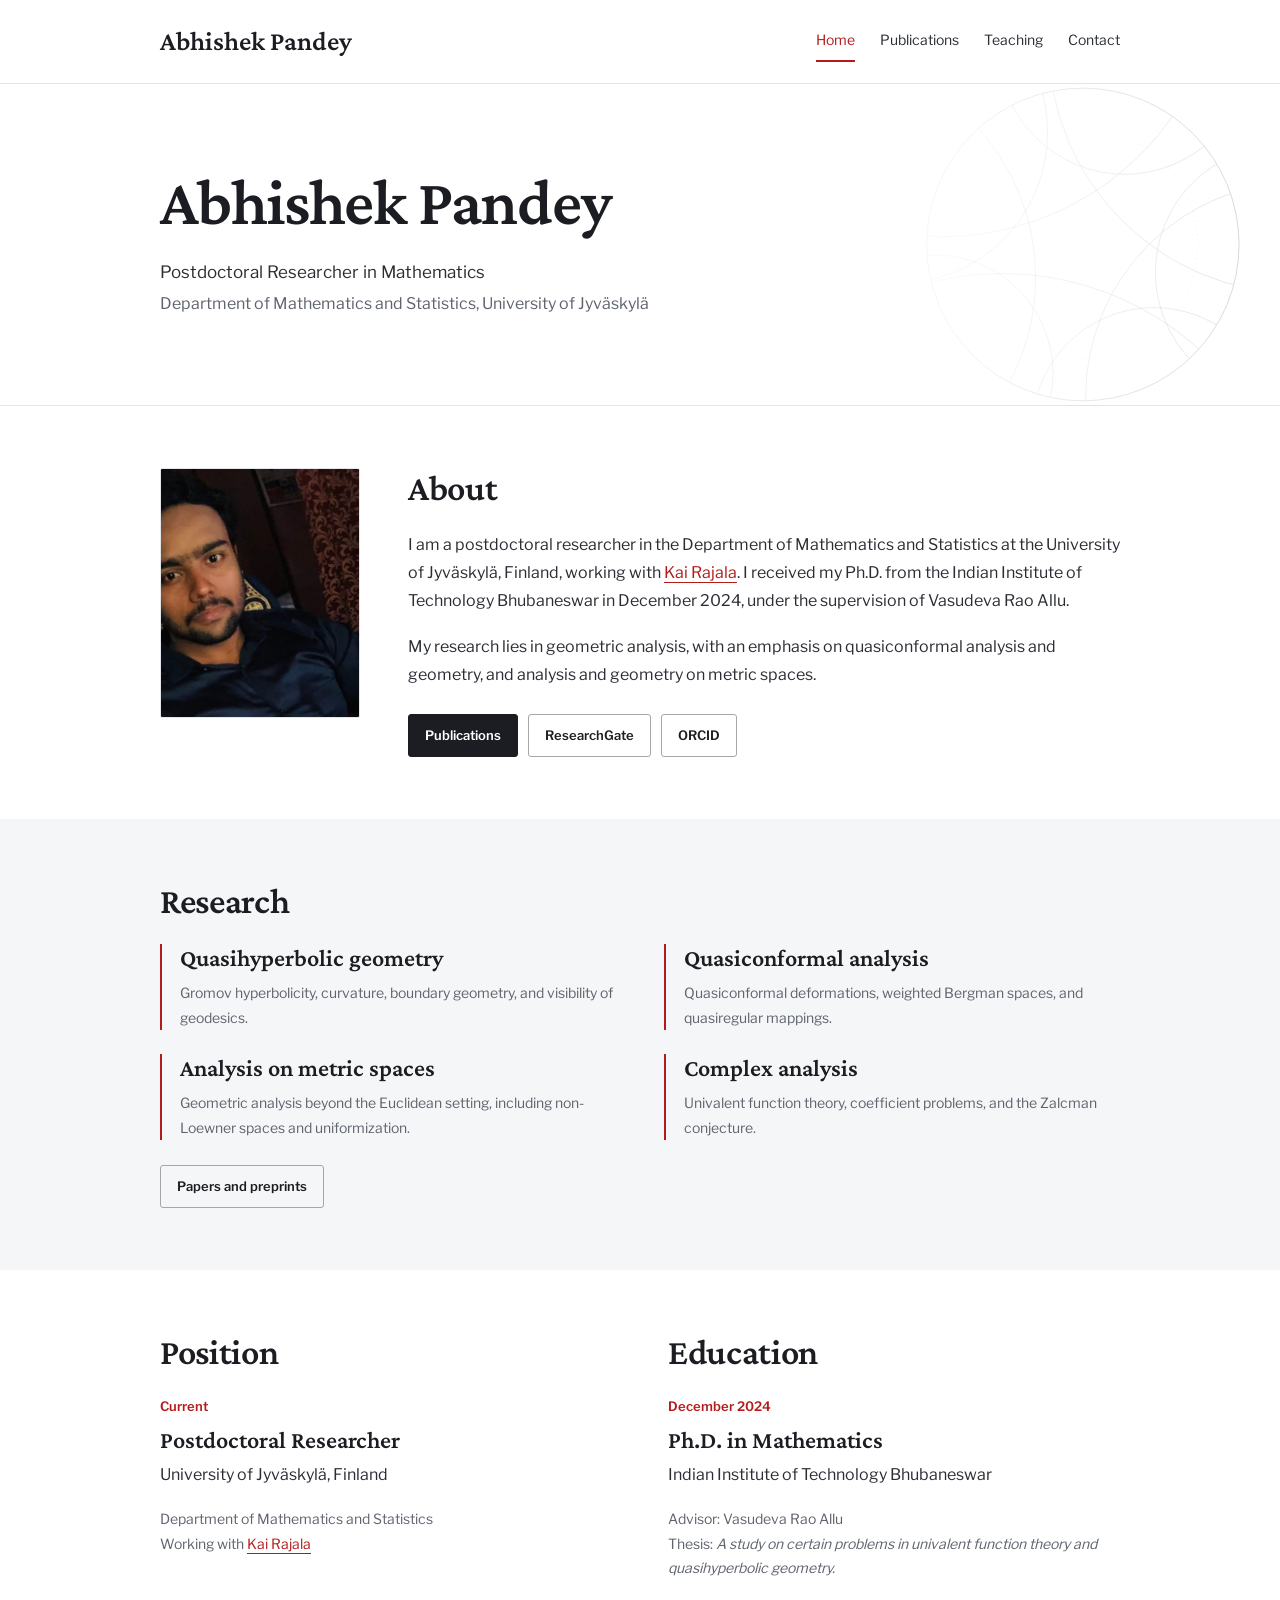
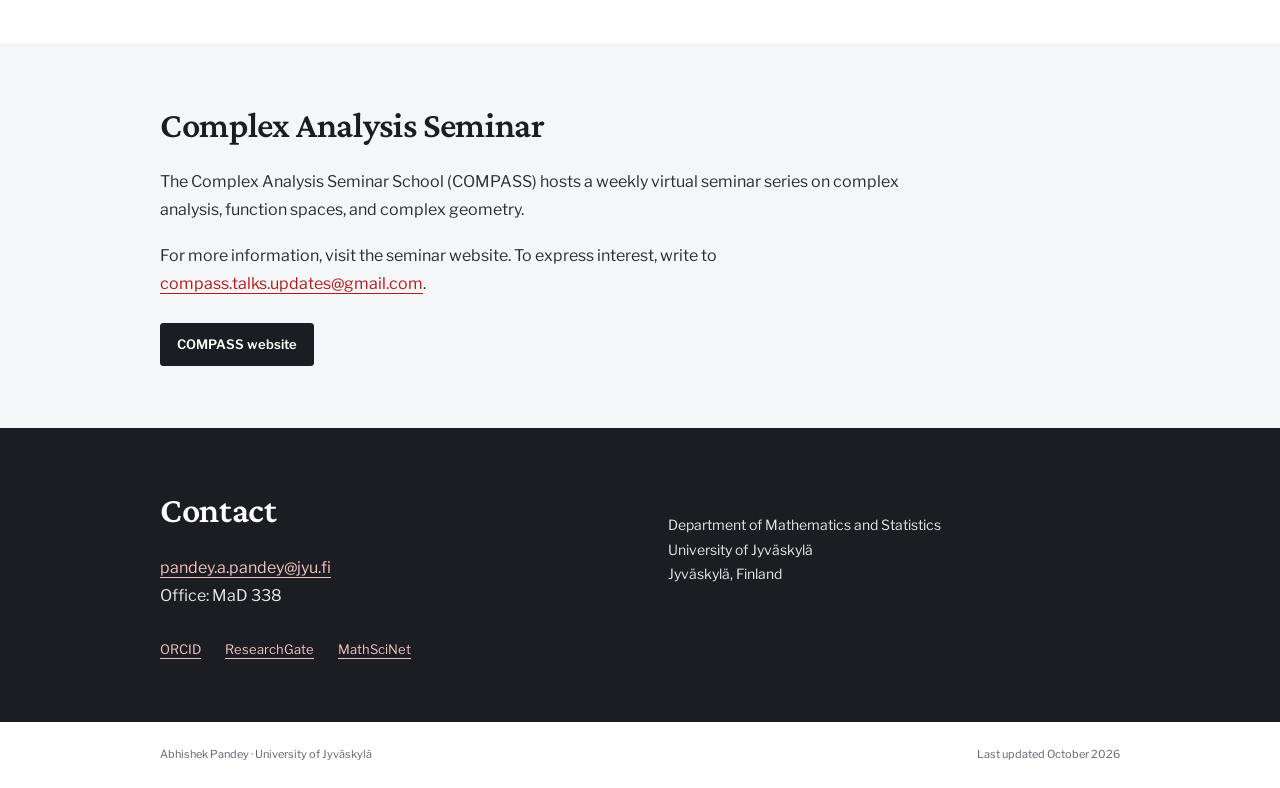
==== index.html @ 5bc91081 "Add files via upload" ====
<!doctype html>
<html lang="en"><head><meta charset="utf-8"><meta name="viewport" content="width=device-width, initial-scale=1"><title>Abhishek Pandey</title><meta name="description" content="Abhishek Pandey, postdoctoral researcher in mathematics at the University of Jyväskylä. Quasiconformal analysis, quasihyperbolic geometry, and analysis on metric spaces."><meta name="theme-color" content="#b31b1b"><link rel="icon" type="image/svg+xml" href="assets/favicon.svg"><link rel="stylesheet" href="style.css"><script type="application/ld+json">{"@context": "https://schema.org", "@type": "Person", "name": "Abhishek Pandey", "jobTitle": "Postdoctoral Researcher", "affiliation": {"@type": "Organization", "name": "University of Jyväskylä"}, "email": "pandey.a.pandey@jyu.fi", "sameAs": ["https://orcid.org/0009-0004-5698-4659", "https://www.researchgate.net/profile/Abhishek_Pandey86"]}</script></head><body><a class="skip" href="#main">Skip to content</a><header class="site-header"><div class="wrap header-inner"><a class="site-name" href="index.html">Abhishek Pandey</a><nav class="navigation" aria-label="Main navigation"><a href="index.html" aria-current="page">Home</a><a href="publications.html">Publications</a><a href="teaching.html">Teaching</a><a href="index.html#contact">Contact</a></nav></div></header><main id="main"><section class="hero" aria-label="Introduction"><div class="wrap"><h1>Abhishek Pandey</h1><p>Postdoctoral Researcher in Mathematics<br><span class="affiliation">Department of Mathematics and Statistics, University of Jyväskylä</span></p></div></section>
<section class="section" aria-labelledby="about-title"><div class="wrap about-grid"><img class="portrait" src="assets/portrait.jpg" width="200" height="250" alt="Abhishek Pandey"><div><h2 id="about-title">About</h2><p>I am a postdoctoral researcher in the Department of Mathematics and Statistics at the University of Jyväskylä, Finland, working with <a href="https://users.jyu.fi/~kirajala/">Kai Rajala</a>. I received my Ph.D. from the Indian Institute of Technology Bhubaneswar in December 2024, under the supervision of Vasudeva Rao Allu.</p><p>My research lies in geometric analysis, with an emphasis on quasiconformal analysis and geometry, and analysis and geometry on metric spaces.</p><div class="buttons"><a class="button" href="publications.html">Publications</a><a class="button outline" href="https://www.researchgate.net/profile/Abhishek_Pandey86">ResearchGate</a><a class="button outline" href="https://orcid.org/0009-0004-5698-4659">ORCID</a></div></div></div></section>
<section class="section band" aria-labelledby="research-title"><div class="wrap"><h2 id="research-title">Research</h2><ul class="research-list"><li><h3>Quasihyperbolic geometry</h3><p>Gromov hyperbolicity, curvature, boundary geometry, and visibility of geodesics.</p></li><li><h3>Quasiconformal analysis</h3><p>Quasiconformal deformations, weighted Bergman spaces, and quasiregular mappings.</p></li><li><h3>Analysis on metric spaces</h3><p>Geometric analysis beyond the Euclidean setting, including non-Loewner spaces and uniformization.</p></li><li><h3>Complex analysis</h3><p>Univalent function theory, coefficient problems, and the Zalcman conjecture.</p></li></ul><div class="buttons"><a class="button outline" href="publications.html">Papers and preprints</a></div></div></section>
<section class="section" aria-label="Position and education"><div class="wrap two-column"><div><h2>Position</h2><span class="date">Current</span><h3 class="role-title">Postdoctoral Researcher</h3><p>University of Jyväskylä, Finland</p><p class="detail muted">Department of Mathematics and Statistics<br>Working with <a href="https://users.jyu.fi/~kirajala/">Kai Rajala</a></p></div><div><h2>Education</h2><span class="date">December 2024</span><h3 class="role-title">Ph.D. in Mathematics</h3><p>Indian Institute of Technology Bhubaneswar</p><p class="detail muted">Advisor: Vasudeva Rao Allu<br>Thesis: <em>A study on certain problems in univalent function theory and quasihyperbolic geometry.</em></p></div></div></section>
<section class="section band" aria-labelledby="compass-title"><div class="wrap"><div class="seminar-copy"><h2 id="compass-title">Complex Analysis Seminar</h2><p>The Complex Analysis Seminar School (COMPASS) hosts a weekly virtual seminar series on complex analysis, function spaces, and complex geometry.</p><p>For more information, visit the seminar website. To express interest, write to <a href="mailto:compass.talks.updates@gmail.com">compass.talks.updates@gmail.com</a>.</p><div class="buttons"><a class="button" href="https://sites.google.com/view/compass-lectures/home">COMPASS website</a></div></div></div></section>
<section class="section contact" id="contact" aria-labelledby="contact-title"><div class="wrap"><div class="two-column"><div><h2 id="contact-title">Contact</h2><p><a href="mailto:pandey.a.pandey@jyu.fi">pandey.a.pandey@jyu.fi</a><br>Office: MaD 338</p></div><address>Department of Mathematics and Statistics<br>University of Jyväskylä<br>Jyväskylä, Finland</address></div><div class="profiles"><a href="https://orcid.org/0009-0004-5698-4659">ORCID</a><a href="https://www.researchgate.net/profile/Abhishek_Pandey86">ResearchGate</a><a href="https://mathscinet.ams.org/mathscinet/2006/mathscinet/search/author.html?mrauthid=1399513">MathSciNet</a></div></div></section></main><footer class="footer"><div class="wrap"><p>Abhishek Pandey · University of Jyväskylä</p><p>Last updated October 2026</p></div></footer></body></html>
---- style.css ----
@font-face{font-family:'Crimson Pro';font-style:normal;font-weight:400;font-display:swap;src:url('assets/fonts/crimson-pro-regular.ttf') format('truetype')}
@font-face{font-family:'Crimson Pro';font-style:normal;font-weight:600;font-display:swap;src:url('assets/fonts/crimson-pro-semibold.ttf') format('truetype')}
@font-face{font-family:'Libre Franklin';font-style:normal;font-weight:400;font-display:swap;src:url('assets/fonts/libre-franklin-regular.ttf') format('truetype')}
@font-face{font-family:'Libre Franklin';font-style:normal;font-weight:600;font-display:swap;src:url('assets/fonts/libre-franklin-semibold.ttf') format('truetype')}
:root{--ink:#1b1d22;--body:#2a2d33;--muted:#5e636e;--red:#b31b1b;--rule:#e4e5e8;--band:#f5f6f7;--serif:'Crimson Pro',Georgia,serif;--sans:'Libre Franklin',Arial,sans-serif}
*{box-sizing:border-box}
html{scroll-behavior:smooth;scroll-padding-top:24px}
body{margin:0;background:#fff;color:var(--body);font-family:var(--sans);font-size:16px;line-height:1.75;-webkit-font-smoothing:antialiased}
img{max-width:100%;height:auto;display:block}
a{color:var(--red);text-decoration-thickness:1px;text-underline-offset:4px}
a:hover{color:var(--ink)}
a:focus-visible{outline:2px solid var(--red);outline-offset:5px;border-radius:2px}
p{margin:0 0 18px}p:last-child{margin-bottom:0}
h1,h2,h3{color:var(--ink);font-family:var(--serif);font-weight:600;line-height:1.15;margin:0 0 22px}
h1{font-size:clamp(44px,6vw,66px);letter-spacing:-1.1px}
h2{font-size:36px;letter-spacing:-.35px}
h3{font-size:25px;margin-bottom:12px}
ul{padding-left:22px;margin:0}li+li{margin-top:9px}
.wrap{width:min(100%,1008px);margin:auto;padding-inline:24px}
.skip{position:absolute;left:12px;top:-100px;background:#fff;padding:10px 18px;z-index:10}.skip:focus{top:10px}
.site-header{border-bottom:1px solid var(--rule)}
.header-inner{min-height:79px;display:flex;justify-content:space-between;align-items:center;gap:24px;padding-block:18px}
.site-name{font-family:var(--serif);font-weight:600;font-size:27px;color:var(--ink);text-decoration:none;white-space:nowrap}
.navigation{display:flex;flex-wrap:wrap;gap:25px;align-items:center}
.navigation a{color:var(--body);text-decoration:none;font-size:14px;padding-block:7px;border-bottom:2px solid transparent}
.navigation a:hover,.navigation a[aria-current=page]{color:var(--red);border-color:var(--red)}
.hero{position:relative;isolation:isolate;border-bottom:1px solid var(--rule);overflow:hidden;background:#fff}
.hero:before{content:'';position:absolute;inset:0;z-index:-1;background:url('assets/geometry.svg') no-repeat right center;background-size:auto 115%;opacity:.75}
.hero .wrap{padding-block:80px 86px}
.hero h1{max-width:720px;margin-bottom:17px}
.hero p{font-size:17px;line-height:1.8;max-width:680px}
.hero .affiliation{color:var(--muted);font-size:16px}
.hero.small .wrap{padding-block:54px 60px}.hero.small h1{font-size:49px}
.hero.small p{color:var(--muted)}
.section{padding-block:62px}.band{background:var(--band)}
.about-grid{display:grid;grid-template-columns:200px minmax(0,1fr);gap:48px;align-items:start}
.portrait{width:200px;aspect-ratio:4/5;object-fit:cover;object-position:center 28%;border:1px solid var(--rule);border-radius:2px}
.buttons{display:flex;flex-wrap:wrap;gap:10px;margin-top:25px}
.button{display:inline-flex;justify-content:center;align-items:center;padding:9px 16px;font-size:13px;font-weight:600;color:#fff;background:var(--ink);border:1px solid var(--ink);border-radius:3px;text-decoration:none}
.button:hover{color:#fff;background:var(--red);border-color:var(--red)}
.button.outline{background:transparent;color:var(--ink);border-color:#a5a7ac}.button.outline:hover{color:var(--red);border-color:var(--red)}
.two-column{display:grid;grid-template-columns:1fr 1fr;gap:56px}
.research-list{display:grid;grid-template-columns:1fr 1fr;gap:24px 48px;list-style:none;padding:0}
.research-list li{margin:0;padding-left:18px;border-left:2px solid var(--red)}
.research-list h3{font-size:24px;margin-bottom:8px}.research-list p{font-size:14px;color:var(--muted);line-height:1.8}
.date{font-size:13px;font-weight:600;color:var(--red);display:block;margin-bottom:8px}
.muted{color:var(--muted)}
.role-title{font-size:24px;margin-bottom:8px}.detail{font-size:14px}
.seminar-copy{max-width:760px}
.contact{background:var(--ink);color:#e6e6e8}
.contact h2{color:#fff}.contact a{color:#f3c2bf}.contact a:hover{color:#fff}.contact a:focus-visible{outline-color:#fff}
.contact address{font-style:normal;font-size:14px;align-self:center}
.profiles{display:flex;gap:24px;flex-wrap:wrap;margin-top:28px;font-size:13px}
.footer{padding-block:23px;font-size:11px;color:var(--muted)}
.footer .wrap{display:flex;flex-wrap:wrap;justify-content:space-between;gap:8px}.footer p{margin:0}
.section-heading{display:flex;align-items:baseline;flex-wrap:wrap;gap:14px;margin-bottom:28px}.section-heading h2{margin:0}.count{font-size:12px;color:var(--muted)}
.paper-list{list-style:none;margin:0;padding:0;counter-reset:papers}
.paper{position:relative;padding:0 0 29px 43px;counter-increment:papers;margin:0}
.paper:last-child{padding-bottom:0}
.paper:before{content:'[' counter(papers) ']';position:absolute;left:0;top:2px;color:var(--red);font-family:var(--serif);font-size:21px}
.paper h3{font-size:26px;line-height:1.25;margin:0 0 6px;max-width:820px}
.paper h3 a{color:var(--ink);text-decoration:none}.paper h3 a:hover{color:var(--red);text-decoration:underline}
.paper .authors{color:var(--muted);font-size:14px;margin:0 0 6px}.paper .citation{font-size:14px;margin:0 0 7px}
.paper-links{display:flex;flex-wrap:wrap;gap:18px;font-size:13px}
.page-jump{display:flex;flex-wrap:wrap;gap:10px 25px;font-size:13px;margin-top:23px}
.thesis{max-width:810px}.thesis h3{font-size:29px;line-height:1.3}
.teaching-list{list-style:none;padding:0}
.teaching-list li{display:grid;grid-template-columns:150px minmax(0,1fr);gap:26px;padding:14px 0;border-bottom:1px solid var(--rule);margin:0}
.teaching-list li:first-child{padding-top:0}.teaching-list li:last-child{border:0;padding-bottom:0}
.teaching-list .date{margin:4px 0 0}.teaching-list h3{font-size:24px;margin-bottom:4px}.teaching-list p{font-size:14px;color:var(--muted)}
.prose{max-width:810px}.prose li{padding-left:5px}
[hidden]{display:none!important}
@media(min-width:1400px){.hero:before{background-position:calc(50% + 320px) center}}
@media(max-width:720px){body{font-size:15px}.wrap{padding-inline:20px}.header-inner{align-items:flex-start;flex-direction:column;gap:6px;padding-block:15px}.navigation{gap:22px;width:100%}.navigation a{font-size:13px}.site-name{font-size:27px}.hero .wrap{padding-block:51px 58px}.hero:before{opacity:.38;background-position:calc(100% + 170px) center}.hero h1{font-size:46px;letter-spacing:-.7px}.hero p{font-size:16px}.hero .affiliation{font-size:14px}.hero.small .wrap{padding-block:40px 45px}.hero.small h1{font-size:43px}.section{padding-block:43px}.about-grid{grid-template-columns:1fr;gap:28px}.portrait{width:170px}.two-column,.research-list{grid-template-columns:1fr;gap:32px}h2{font-size:33px}.paper h3{font-size:24px}.paper{padding-left:35px}.teaching-list li{grid-template-columns:1fr;gap:5px}.profiles{gap:14px 23px}.footer .wrap{display:block}.footer p+p{margin-top:5px}.contact address{font-size:14px}}
@media(prefers-reduced-motion:reduce){html{scroll-behavior:auto}}
@media print{.navigation,.buttons,.page-jump,.skip{display:none}.hero:before{display:none}.hero .wrap,.hero.small .wrap{padding-block:25px}.section{padding-block:25px}.contact{background:#fff;color:#222;border-top:1px solid #ccc}.contact h2,.contact a{color:#222}.band{background:#fff}.paper{break-inside:avoid}.footer{border-top:1px solid #ccc}}

.sr-only{position:absolute;width:1px;height:1px;padding:0;margin:-1px;overflow:hidden;clip:rect(0,0,0,0);white-space:nowrap;border:0}
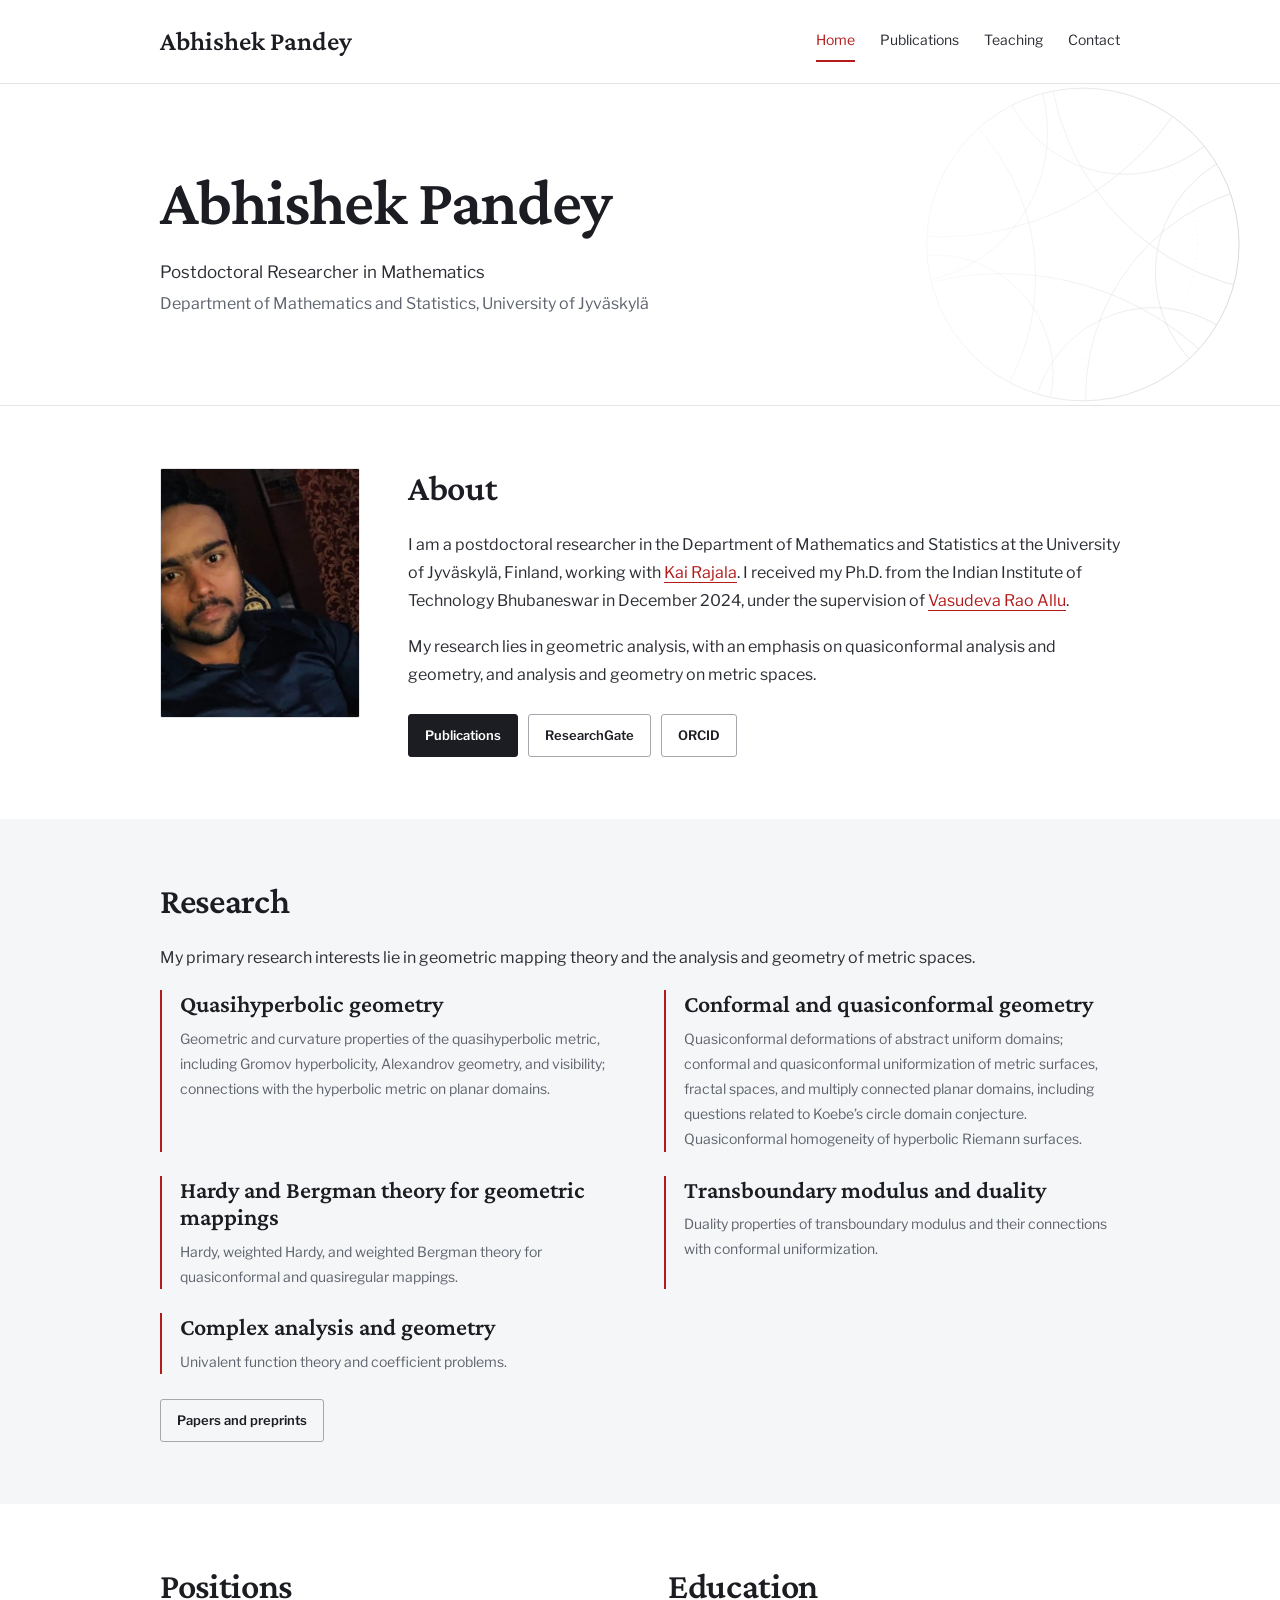
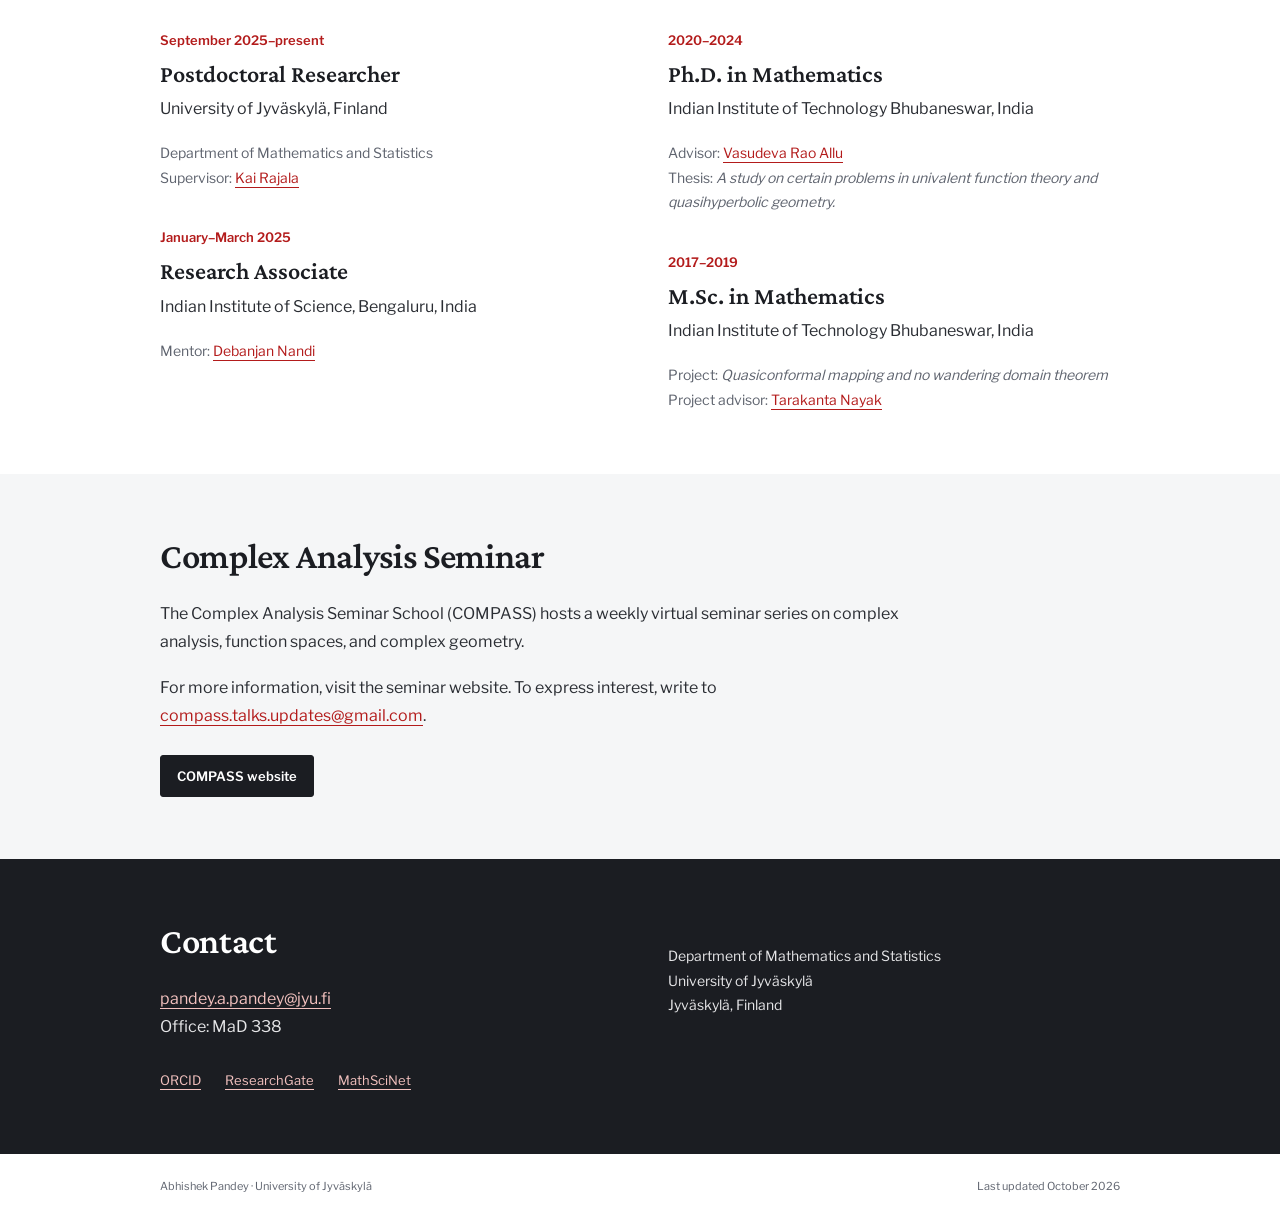
==== commit f35ac343: "Add files via upload" ====
--- a/index.html
+++ b/index.html
@@ -1,7 +1,7 @@
 <!doctype html>
 <html lang="en"><head><meta charset="utf-8"><meta name="viewport" content="width=device-width, initial-scale=1"><title>Abhishek Pandey</title><meta name="description" content="Abhishek Pandey, postdoctoral researcher in mathematics at the University of Jyväskylä. Quasiconformal analysis, quasihyperbolic geometry, and analysis on metric spaces."><meta name="theme-color" content="#b31b1b"><link rel="icon" type="image/svg+xml" href="assets/favicon.svg"><link rel="stylesheet" href="style.css"><script type="application/ld+json">{"@context": "https://schema.org", "@type": "Person", "name": "Abhishek Pandey", "jobTitle": "Postdoctoral Researcher", "affiliation": {"@type": "Organization", "name": "University of Jyväskylä"}, "email": "pandey.a.pandey@jyu.fi", "sameAs": ["https://orcid.org/0009-0004-5698-4659", "https://www.researchgate.net/profile/Abhishek_Pandey86"]}</script></head><body><a class="skip" href="#main">Skip to content</a><header class="site-header"><div class="wrap header-inner"><a class="site-name" href="index.html">Abhishek Pandey</a><nav class="navigation" aria-label="Main navigation"><a href="index.html" aria-current="page">Home</a><a href="publications.html">Publications</a><a href="teaching.html">Teaching</a><a href="index.html#contact">Contact</a></nav></div></header><main id="main"><section class="hero" aria-label="Introduction"><div class="wrap"><h1>Abhishek Pandey</h1><p>Postdoctoral Researcher in Mathematics<br><span class="affiliation">Department of Mathematics and Statistics, University of Jyväskylä</span></p></div></section>
-<section class="section" aria-labelledby="about-title"><div class="wrap about-grid"><img class="portrait" src="assets/portrait.jpg" width="200" height="250" alt="Abhishek Pandey"><div><h2 id="about-title">About</h2><p>I am a postdoctoral researcher in the Department of Mathematics and Statistics at the University of Jyväskylä, Finland, working with <a href="https://users.jyu.fi/~kirajala/">Kai Rajala</a>. I received my Ph.D. from the Indian Institute of Technology Bhubaneswar in December 2024, under the supervision of Vasudeva Rao Allu.</p><p>My research lies in geometric analysis, with an emphasis on quasiconformal analysis and geometry, and analysis and geometry on metric spaces.</p><div class="buttons"><a class="button" href="publications.html">Publications</a><a class="button outline" href="https://www.researchgate.net/profile/Abhishek_Pandey86">ResearchGate</a><a class="button outline" href="https://orcid.org/0009-0004-5698-4659">ORCID</a></div></div></div></section>
-<section class="section band" aria-labelledby="research-title"><div class="wrap"><h2 id="research-title">Research</h2><ul class="research-list"><li><h3>Quasihyperbolic geometry</h3><p>Gromov hyperbolicity, curvature, boundary geometry, and visibility of geodesics.</p></li><li><h3>Quasiconformal analysis</h3><p>Quasiconformal deformations, weighted Bergman spaces, and quasiregular mappings.</p></li><li><h3>Analysis on metric spaces</h3><p>Geometric analysis beyond the Euclidean setting, including non-Loewner spaces and uniformization.</p></li><li><h3>Complex analysis</h3><p>Univalent function theory, coefficient problems, and the Zalcman conjecture.</p></li></ul><div class="buttons"><a class="button outline" href="publications.html">Papers and preprints</a></div></div></section>
-<section class="section" aria-label="Position and education"><div class="wrap two-column"><div><h2>Position</h2><span class="date">Current</span><h3 class="role-title">Postdoctoral Researcher</h3><p>University of Jyväskylä, Finland</p><p class="detail muted">Department of Mathematics and Statistics<br>Working with <a href="https://users.jyu.fi/~kirajala/">Kai Rajala</a></p></div><div><h2>Education</h2><span class="date">December 2024</span><h3 class="role-title">Ph.D. in Mathematics</h3><p>Indian Institute of Technology Bhubaneswar</p><p class="detail muted">Advisor: Vasudeva Rao Allu<br>Thesis: <em>A study on certain problems in univalent function theory and quasihyperbolic geometry.</em></p></div></div></section>
+<section class="section" aria-labelledby="about-title"><div class="wrap about-grid"><img class="portrait" src="assets/portrait.jpg" width="200" height="250" alt="Abhishek Pandey"><div><h2 id="about-title">About</h2><p>I am a postdoctoral researcher in the Department of Mathematics and Statistics at the University of Jyväskylä, Finland, working with <a href="https://users.jyu.fi/~kirajala/">Kai Rajala</a>. I received my Ph.D. from the Indian Institute of Technology Bhubaneswar in December 2024, under the supervision of <a href="https://sbs.iitbbs.ac.in/index.php/vasura/">Vasudeva Rao Allu</a>.</p><p>My research lies in geometric analysis, with an emphasis on quasiconformal analysis and geometry, and analysis and geometry on metric spaces.</p><div class="buttons"><a class="button" href="publications.html">Publications</a><a class="button outline" href="https://www.researchgate.net/profile/Abhishek_Pandey86">ResearchGate</a><a class="button outline" href="https://orcid.org/0009-0004-5698-4659">ORCID</a></div></div></div></section>
+<section class="section band" aria-labelledby="research-title"><div class="wrap"><h2 id="research-title">Research</h2><p>My primary research interests lie in geometric mapping theory and the analysis and geometry of metric spaces.</p><ul class="research-list"><li><h3>Quasihyperbolic geometry</h3><p>Geometric and curvature properties of the quasihyperbolic metric, including Gromov hyperbolicity, Alexandrov geometry, and visibility; connections with the hyperbolic metric on planar domains.</p></li><li><h3>Conformal and quasiconformal geometry</h3><p>Quasiconformal deformations of abstract uniform domains; conformal and quasiconformal uniformization of metric surfaces, fractal spaces, and multiply connected planar domains, including questions related to Koebe’s circle domain conjecture. Quasiconformal homogeneity of hyperbolic Riemann surfaces.</p></li><li><h3>Hardy and Bergman theory for geometric mappings</h3><p>Hardy, weighted Hardy, and weighted Bergman theory for quasiconformal and quasiregular mappings.</p></li><li><h3>Transboundary modulus and duality</h3><p>Duality properties of transboundary modulus and their connections with conformal uniformization.</p></li><li style="grid-column:1 / -1"><h3>Complex analysis and geometry</h3><p>Univalent function theory and coefficient problems.</p></li></ul><div class="buttons"><a class="button outline" href="publications.html">Papers and preprints</a></div></div></section>
+<section class="section" aria-label="Positions and education"><div class="wrap two-column"><div><h2>Positions</h2><div><span class="date">September 2025–present</span><h3 class="role-title">Postdoctoral Researcher</h3><p>University of Jyväskylä, Finland</p><p class="detail muted">Department of Mathematics and Statistics<br>Supervisor: <a href="https://users.jyu.fi/~kirajala/">Kai Rajala</a></p></div><div style="margin-top:36px"><span class="date">January–March 2025</span><h3 class="role-title">Research Associate</h3><p>Indian Institute of Science, Bengaluru, India</p><p class="detail muted">Mentor: <a href="https://sites.google.com/view/debanjannandi/home">Debanjan Nandi</a></p></div></div><div><h2>Education</h2><div><span class="date">2020–2024</span><h3 class="role-title">Ph.D. in Mathematics</h3><p>Indian Institute of Technology Bhubaneswar, India</p><p class="detail muted">Advisor: <a href="https://sbs.iitbbs.ac.in/index.php/vasura/">Vasudeva Rao Allu</a><br>Thesis: <em>A study on certain problems in univalent function theory and quasihyperbolic geometry.</em></p></div><div style="margin-top:36px"><span class="date">2017–2019</span><h3 class="role-title">M.Sc. in Mathematics</h3><p>Indian Institute of Technology Bhubaneswar, India</p><p class="detail muted">Project: <em>Quasiconformal mapping and no wandering domain theorem</em><br>Project advisor: <a href="https://sbs.iitbbs.ac.in/index.php/tnayak/">Tarakanta Nayak</a></p></div></div></div></section>
 <section class="section band" aria-labelledby="compass-title"><div class="wrap"><div class="seminar-copy"><h2 id="compass-title">Complex Analysis Seminar</h2><p>The Complex Analysis Seminar School (COMPASS) hosts a weekly virtual seminar series on complex analysis, function spaces, and complex geometry.</p><p>For more information, visit the seminar website. To express interest, write to <a href="mailto:compass.talks.updates@gmail.com">compass.talks.updates@gmail.com</a>.</p><div class="buttons"><a class="button" href="https://sites.google.com/view/compass-lectures/home">COMPASS website</a></div></div></div></section>
 <section class="section contact" id="contact" aria-labelledby="contact-title"><div class="wrap"><div class="two-column"><div><h2 id="contact-title">Contact</h2><p><a href="mailto:pandey.a.pandey@jyu.fi">pandey.a.pandey@jyu.fi</a><br>Office: MaD 338</p></div><address>Department of Mathematics and Statistics<br>University of Jyväskylä<br>Jyväskylä, Finland</address></div><div class="profiles"><a href="https://orcid.org/0009-0004-5698-4659">ORCID</a><a href="https://www.researchgate.net/profile/Abhishek_Pandey86">ResearchGate</a><a href="https://mathscinet.ams.org/mathscinet/2006/mathscinet/search/author.html?mrauthid=1399513">MathSciNet</a></div></div></section></main><footer class="footer"><div class="wrap"><p>Abhishek Pandey · University of Jyväskylä</p><p>Last updated October 2026</p></div></footer></body></html>
